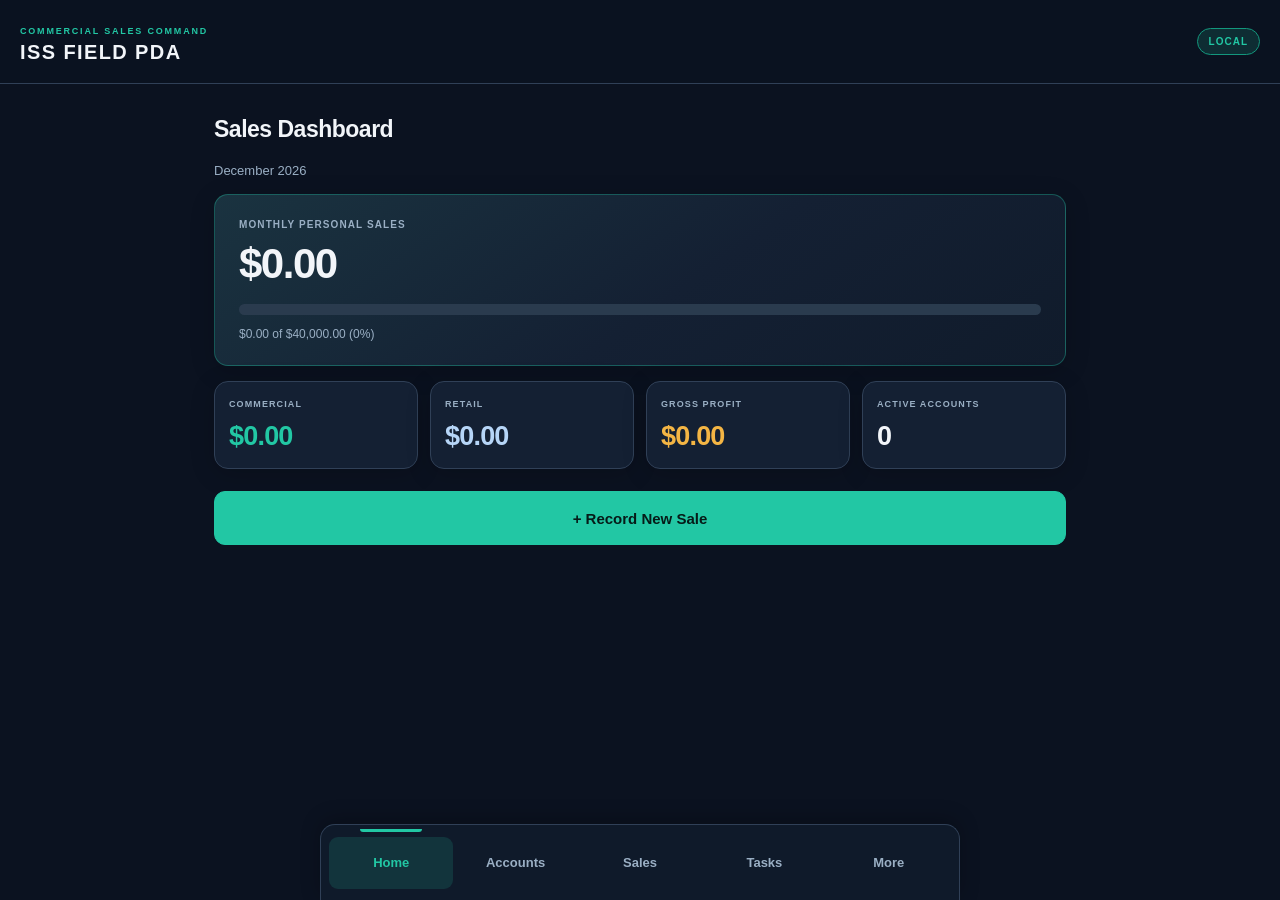
==== index.html @ 511e7683 "Rename Index.html to index.html" ====
<!DOCTYPE html>
<html lang="en">
<head>
  <meta charset="UTF-8">
  <meta name="viewport"
    content="width=device-width,initial-scale=1,
    viewport-fit=cover">
  <meta name="theme-color" content="#0b1220">
  <meta name="apple-mobile-web-app-capable"
    content="yes">
  <meta name="apple-mobile-web-app-title"
    content="ISS PDA">
  <title>ISS Field PDA</title>
  <link rel="stylesheet" href="style.css">
  <link rel="manifest" href="manifest.json">
  <script src="app.js" defer></script>
</head>
<body>
  <header>
    <div>
      <small>COMMERCIAL SALES COMMAND</small>
      <h1>ISS FIELD PDA</h1>
    </div>
    <span id="connection">LOCAL</span>
  </header>

  <main>
    <section id="dashboard" class="page active">
      <h2>Sales Dashboard</h2>
      <p class="muted" id="monthLabel"></p>

      <div class="card">
        <small>MONTHLY PERSONAL SALES</small>
        <h1 id="totalSales">$0.00</h1>
        <div class="progress">
          <div id="goalBar"></div>
        </div>
        <p id="goalText">$0 of $40,000</p>
      </div>

      <div class="grid">
        <div class="card">
          <small>COMMERCIAL</small>
          <h2 id="commercialSales">$0</h2>
        </div>
        <div class="card">
          <small>RETAIL</small>
          <h2 id="retailSales">$0</h2>
        </div>
        <div class="card">
          <small>GROSS PROFIT</small>
          <h2 id="grossProfit">—</h2>
        </div>
        <div class="card">
          <small>ACTIVE ACCOUNTS</small>
          <h2 id="accountCount">0</h2>
        </div>
      </div>

      <button id="quickSale" class="primary">
        + Record New Sale
      </button>
    </section>

    <section id="accounts" class="page">
      <h2>Customer Accounts</h2>
      <button id="newAccount" class="primary">
        + New Commercial Account
      </button>
      <div id="accountList"></div>
    </section>

    <section id="sales" class="page">
      <h2>Sales Ledger</h2>
      <button id="newSale" class="primary">
        + Record Sale
      </button>
      <div id="salesList"></div>
    </section>

    <section id="tasks" class="page">
      <h2>Follow-Ups</h2>
      <button id="newTask" class="primary">
        + New Task
      </button>
      <div id="taskList"></div>
    </section>

    <section id="settings" class="page">
      <h2>Settings</h2>
      <label for="monthlyGoal">Monthly sales goal</label>
      <input id="monthlyGoal"
        type="number" value="40000" min="1">
      <button id="saveSettings" class="primary">
        Save Settings
      </button>
      <button id="exportData">
        Export Backup
      </button>
      <button id="importData">
        Restore Backup
      </button>
      <input id="backupFile" type="file"
        accept="application/json" hidden>
      <p class="muted">
        Records are stored locally on this device.
        Export backups regularly.
      </p>
    </section>
  </main>

  <dialog id="saleDialog">
    <form id="saleForm">
      <h2>Record Sale</h2>
      <label for="saleType">Sales Type</label>
      <select id="saleType">
        <option value="commercial">Commercial</option>
        <option value="retail">Retail</option>
      </select>

      <label for="saleCustomer">Customer</label>
      <select id="saleCustomer"></select>

      <label for="saleAmount">Sale Amount ($)</label>
      <input id="saleAmount" type="number"
        step="0.01" min="0.01" required>

      <label for="saleCost">Cost ($, optional)</label>
      <input id="saleCost" type="number"
        step="0.01" min="0">

      <label for="saleNotes">Description</label>
      <input id="saleNotes" type="text"
        placeholder="Brake pads, alternator...">

      <button type="submit" class="primary">
        Save Sale
      </button>
      <button type="button" id="cancelSale">
        Cancel
      </button>
    </form>
  </dialog>

  <dialog id="accountDialog">
    <form id="accountForm">
      <h2>New Commercial Account</h2>
      <label for="businessName">Business Name</label>
      <input id="businessName" required>

      <label for="contactName">Contact Person</label>
      <input id="contactName">

      <label for="phone">Phone</label>
      <input id="phone" type="tel">

      <label for="accountNotes">Notes</label>
      <textarea id="accountNotes"></textarea>

      <button type="submit" class="primary">
        Save Customer
      </button>
      <button type="button" id="cancelAccount">
        Cancel
      </button>
    </form>
  </dialog>

  <dialog id="taskDialog">
    <form id="taskForm">
      <h2>New Follow-Up</h2>
      <label for="taskTitle">Task</label>
      <input id="taskTitle" required>
      <label for="taskDate">Due Date</label>
      <input id="taskDate" type="date" required>
      <button type="submit" class="primary">
        Save Task
      </button>
      <button type="button" id="cancelTask">
        Cancel
      </button>
    </form>
  </dialog>

  <nav>
    <button data-page="dashboard">Home</button>
    <button data-page="accounts">Accounts</button>
    <button data-page="sales">Sales</button>
    <button data-page="tasks">Tasks</button>
    <button data-page="settings">More</button>
  </nav>
</body>
</html>
---- style.css ----
/* ==========================================
   ISS FIELD PDA
   Mobile-First Design System
   Version 1.0
   ========================================== */

:root {
  color-scheme: dark;

  --bg: #0b1220;
  --surface: #142033;
  --surface-2: #1c2c42;
  --surface-3: #24364c;

  --accent: #22c7a4;
  --accent-dark: #13977d;
  --accent-glow: rgba(34, 199, 164, 0.15);

  --text: #f2f5f9;
  --muted: #9aafc4;
  --border: #304057;

  --warning: #f4b544;
  --danger: #f16c6c;

  --radius: 14px;
  --shadow: 0 5px 24px rgba(0, 0, 0, 0.18);

  --nav-height: 76px;
}

/* BASE RESET */

* {
  box-sizing: border-box;
}

html {
  min-height: 100%;
  background: var(--bg);
  -webkit-text-size-adjust: 100%;
}

body {
  margin: 0;
  min-height: 100vh;
  min-height: 100dvh;

  font-family:
    -apple-system,
    BlinkMacSystemFont,
    "Segoe UI",
    Roboto,
    Arial,
    sans-serif;

  background: var(--bg);
  color: var(--text);

  -webkit-font-smoothing: antialiased;
  overflow-x: hidden;
}

button,
input,
select,
textarea {
  font: inherit;
}

button {
  cursor: pointer;
  -webkit-tap-highlight-color: transparent;
  touch-action: manipulation;
}

button:disabled {
  opacity: 0.45;
  cursor: not-allowed;
}

button:focus-visible,
input:focus-visible,
select:focus-visible,
textarea:focus-visible {
  outline: 2px solid var(--accent);
  outline-offset: 3px;
}

/* HEADER */

header {
  position: sticky;
  top: 0;
  z-index: 20;

  display: flex;
  justify-content: space-between;
  align-items: center;

  min-height: 84px;

  padding:
    calc(14px + env(safe-area-inset-top))
    20px
    14px;

  background: rgba(11, 18, 32, 0.97);
  border-bottom: 1px solid var(--border);
}

header h1 {
  margin: 3px 0 0;

  font-size: 20px;
  font-weight: 800;
  letter-spacing: 1.4px;
}

header small {
  font-size: 9px;
  font-weight: 700;
  letter-spacing: 1.8px;
  color: var(--accent);
}

#connection {
  border: 1px solid var(--accent-dark);
  background: var(--accent-glow);
  border-radius: 30px;

  color: var(--accent);

  padding: 7px 11px;
  font-size: 10px;
  font-weight: 800;
  letter-spacing: 1px;
}

/* MAIN APP CONTENT */

main {
  width: 100%;
  max-width: 900px;
  margin: 0 auto;

  padding:
    22px
    16px
    calc(var(--nav-height) + 42px + env(safe-area-inset-bottom));
}

.page {
  display: none;
  animation: fadeIn 0.15s ease-out;
}

.page.active {
  display: block;
}

@keyframes fadeIn {
  from {
    opacity: 0;
    transform: translateY(4px);
  }

  to {
    opacity: 1;
    transform: translateY(0);
  }
}

/* TYPOGRAPHY */

h1,
h2,
h3,
p {
  overflow-wrap: break-word;
}

.page > h2 {
  font-size: 23px;
  font-weight: 750;
  letter-spacing: -0.5px;

  margin: 0 0 18px;
}

h2 {
  font-size: 20px;
}

h3 {
  font-size: 16px;
}

small {
  color: var(--muted);
}

.muted {
  color: var(--muted);
  font-size: 13px;
  line-height: 1.5;
}

/* CARDS */

.card {
  background: var(--surface);

  border: 1px solid var(--border);
  border-radius: var(--radius);

  padding: 19px;
  margin-bottom: 15px;

  box-shadow: var(--shadow);

  min-width: 0;
}

.card small {
  display: block;

  color: var(--muted);
  font-size: 10px;
  font-weight: 800;

  letter-spacing: 1.1px;
  text-transform: uppercase;

  margin-bottom: 10px;
}

.card h1 {
  font-size: clamp(30px, 8vw, 42px);
  font-weight: 800;

  letter-spacing: -1.5px;
  line-height: 1.15;

  margin: 4px 0 16px;

  font-variant-numeric: tabular-nums;
}

.card h2 {
  font-size: clamp(20px, 5vw, 27px);

  margin: 0;

  font-weight: 800;
  letter-spacing: -0.8px;
  font-variant-numeric: tabular-nums;
}

.card p {
  color: var(--muted);
  font-size: 12px;

  margin: 12px 0 0;
}

/* MAIN SALES CARD */

#dashboard > .card:first-of-type {
  background: linear-gradient(
    145deg,
    #1a3340 0%,
    #142033 55%,
    #101b2b 100%
  );

  border-color: rgba(34, 199, 164, 0.35);
}

#totalSales {
  color: var(--text);
}

#commercialSales {
  color: var(--accent);
}

#retailSales {
  color: #b6d5f7;
}

#grossProfit {
  color: var(--warning);
}

/* DASHBOARD GRID */

.grid {
  display: grid;
  grid-template-columns: repeat(2, minmax(0, 1fr));
  gap: 12px;
}

.grid .card {
  margin-bottom: 0;
  padding: 16px 14px;
}

.grid .card small {
  font-size: 9px;
  line-height: 1.5;
}

.grid + button {
  margin-top: 22px;
}

/* PROGRESS BAR */

.progress {
  width: 100%;
  height: 11px;

  background: #2a3b4e;
  border-radius: 100px;

  overflow: hidden;
}

#goalBar {
  width: 0%;
  height: 100%;

  border-radius: inherit;

  background: linear-gradient(
    90deg,
    #119a7d,
    #22c7a4,
    #75f0cb
  );

  transition: width 0.3s ease;
}

/* GENERAL BUTTONS */

button {
  min-height: 46px;

  border-radius: 11px;
  border: 1px solid var(--border);

  padding: 12px 16px;

  color: var(--text);
  background: var(--surface-2);

  font-size: 14px;
  font-weight: 700;

  transition:
    background 0.15s ease,
    border-color 0.15s ease;
}

button:active {
  background: var(--surface-3);
}

button.primary {
  background: var(--accent);
  color: #061b18;

  border-color: var(--accent);

  font-weight: 800;
}

button.primary:active {
  background: #17ab8b;
}

/* PRIMARY PAGE ACTIONS */

#quickSale,
#newAccount,
#newSale,
#newTask {
  width: 100%;
  min-height: 54px;

  margin-bottom: 20px;

  font-size: 15px;
}

/* ACCOUNT / SALES / TASK LISTS */

#accountList,
#salesList,
#taskList {
  display: flex;
  flex-direction: column;
  gap: 11px;
}

#accountList > *,
#salesList > *,
#taskList > * {
  min-width: 0;
}

#accountList .card,
#salesList .card,
#taskList .card {
  margin-bottom: 0;
}

#accountList button,
#salesList button,
#taskList button {
  max-width: 100%;
}

/* BOTTOM NAVIGATION */

nav {
  position: fixed;
  bottom: 0;
  left: 0;
  right: 0;

  z-index: 30;

  display: grid;
  grid-template-columns: repeat(5, minmax(0, 1fr));
  align-items: center;

  height: calc(
    var(--nav-height) + env(safe-area-inset-bottom)
  );

  padding:
    8px
    8px
    calc(8px + env(safe-area-inset-bottom));

  background: rgba(16, 27, 43, 0.98);

  border-top: 1px solid var(--border);
  box-shadow: 0 -5px 20px rgba(0, 0, 0, 0.24);
}

nav button {
  position: relative;

  width: 100%;
  min-width: 0;
  height: 52px;

  padding: 8px 2px;

  color: var(--muted);
  background: transparent;

  border: none;
  border-radius: 9px;

  font-size: 11px;
  font-weight: 700;

  text-align: center;
}

nav button.active,
nav button[aria-current="page"] {
  color: var(--accent);
  background: var(--accent-glow);
}

nav button.active::before,
nav button[aria-current="page"]::before {
  content: "";

  position: absolute;
  top: -8px;
  left: 25%;
  right: 25%;

  height: 3px;
  border-radius: 0 0 5px 5px;

  background: var(--accent);
}

/* INPUTS AND FORMS */

label {
  display: block;

  margin: 14px 0 7px;

  color: #c0d0e2;

  font-size: 12px;
  font-weight: 750;
  letter-spacing: 0.2px;
}

input,
select,
textarea {
  display: block;

  width: 100%;
  min-height: 48px;

  padding: 12px 13px;

  border: 1px solid var(--border);
  border-radius: 10px;

  background: #0e1929;
  color: var(--text);

  font-size: 16px;

  outline: none;
  appearance: none;
  -webkit-appearance: none;
}

input:focus,
select:focus,
textarea:focus {
  border-color: var(--accent);
  box-shadow: 0 0 0 3px var(--accent-glow);
}

input::placeholder,
textarea::placeholder {
  color: #72869d;
}

textarea {
  min-height: 110px;
  resize: vertical;
}

select {
  padding-right: 36px;

  background-image: url(
    "data:image/svg+xml,%3Csvg xmlns='http://www.w3.org/2000/svg' width='20' height='20' viewBox='0 0 24 24' fill='none' stroke='%239aafc4' stroke-width='2'%3E%3Cpath d='m6 9 6 6 6-6'/%3E%3C/svg%3E"
  );
  background-repeat: no-repeat;
  background-position: right 12px center;
}

input[type="date"] {
  color-scheme: dark;
}

input[type="file"] {
  font-size: 13px;
}

/* SETTINGS */

#settings > label {
  margin-top: 20px;
}

#settings > button {
  width: 100%;
  margin-top: 12px;
}

#settings > .muted {
  margin-top: 22px;

  padding: 14px;

  border: 1px solid var(--border);
  border-radius: 10px;

  background: var(--surface);
}

/* MODAL / DIALOG WINDOWS */

dialog {
  width: calc(100% - 24px);
  max-width: 480px;

  max-height: calc(100dvh - 34px);

  padding: 0;

  background: var(--surface);
  color: var(--text);

  border: 1px solid var(--border);
  border-radius: 18px;

  box-shadow: 0 25px 90px rgba(0, 0, 0, 0.65);

  overflow-y: auto;
  overscroll-behavior: contain;
}

dialog::backdrop {
  background: rgba(0, 0, 0, 0.76);
  backdrop-filter: blur(5px);
  -webkit-backdrop-filter: blur(5px);
}

dialog form {
  padding: 24px 20px;
}

dialog form h2 {
  font-size: 22px;
  font-weight: 800;

  margin: 0 0 20px;
  padding-bottom: 16px;

  border-bottom: 1px solid var(--border);
}

dialog form button {
  display: block;
  width: 100%;

  margin-top: 12px;
}

dialog form button.primary {
  margin-top: 25px;
}

/* UTILITIES FOR DYNAMIC CONTENT */

.empty-state {
  padding: 36px 20px;

  text-align: center;

  background: var(--surface);
  border: 1px dashed var(--border);
  border-radius: var(--radius);

  color: var(--muted);
}

.empty-state h3 {
  color: var(--text);
  margin-top: 0;
}

.list-item {
  background: var(--surface);

  border: 1px solid var(--border);
  border-radius: 12px;

  padding: 15px;
}

.list-item-title {
  font-weight: 750;
  font-size: 15px;

  margin-bottom: 5px;
}

.list-item-meta {
  color: var(--muted);
  font-size: 12px;
  line-height: 1.5;
}

.list-item-actions {
  display: flex;
  gap: 8px;
  flex-wrap: wrap;

  margin-top: 13px;
}

.list-item-actions button {
  flex: 1;
  min-width: 80px;

  font-size: 12px;
}

.badge {
  display: inline-flex;
  align-items: center;

  padding: 4px 9px;

  border-radius: 20px;

  font-size: 10px;
  font-weight: 800;

  background: var(--accent-glow);
  color: var(--accent);
}

.badge.warning {
  color: var(--warning);
  background: rgba(244, 181, 68, 0.13);
}

.badge.danger {
  color: var(--danger);
  background: rgba(241, 108, 108, 0.13);
}

.positive {
  color: var(--accent);
}

.negative {
  color: var(--danger);
}

.money {
  font-variant-numeric: tabular-nums;
  font-weight: 800;
}

/* DESKTOP LAYOUT */

@media (min-width: 700px) {
  main {
    padding: 32px 24px 130px;
  }

  .grid {
    grid-template-columns: repeat(4, minmax(0, 1fr));
  }

  .card {
    padding: 24px;
  }

  nav {
    max-width: 900px;
    left: 50%;
    transform: translateX(-50%);

    border-left: 1px solid var(--border);
    border-right: 1px solid var(--border);

    border-radius: 15px 15px 0 0;
  }

  nav button {
    font-size: 13px;
  }
}

/* SMALL IPHONES */

@media (max-width: 360px) {
  main {
    padding-left: 12px;
    padding-right: 12px;
  }

  .grid {
    gap: 9px;
  }

  .grid .card {
    padding: 13px 11px;
  }

  header h1 {
    font-size: 18px;
  }

  nav button {
    font-size: 10px;
  }

  dialog form {
    padding: 18px 15px;
  }
}

/* REDUCED MOTION */

@media (prefers-reduced-motion: reduce) {
  *,
  *::before,
  *::after {
    animation-duration: 0.01ms !important;
    transition-duration: 0.01ms !important;
    scroll-behavior: auto !important;
  }
}
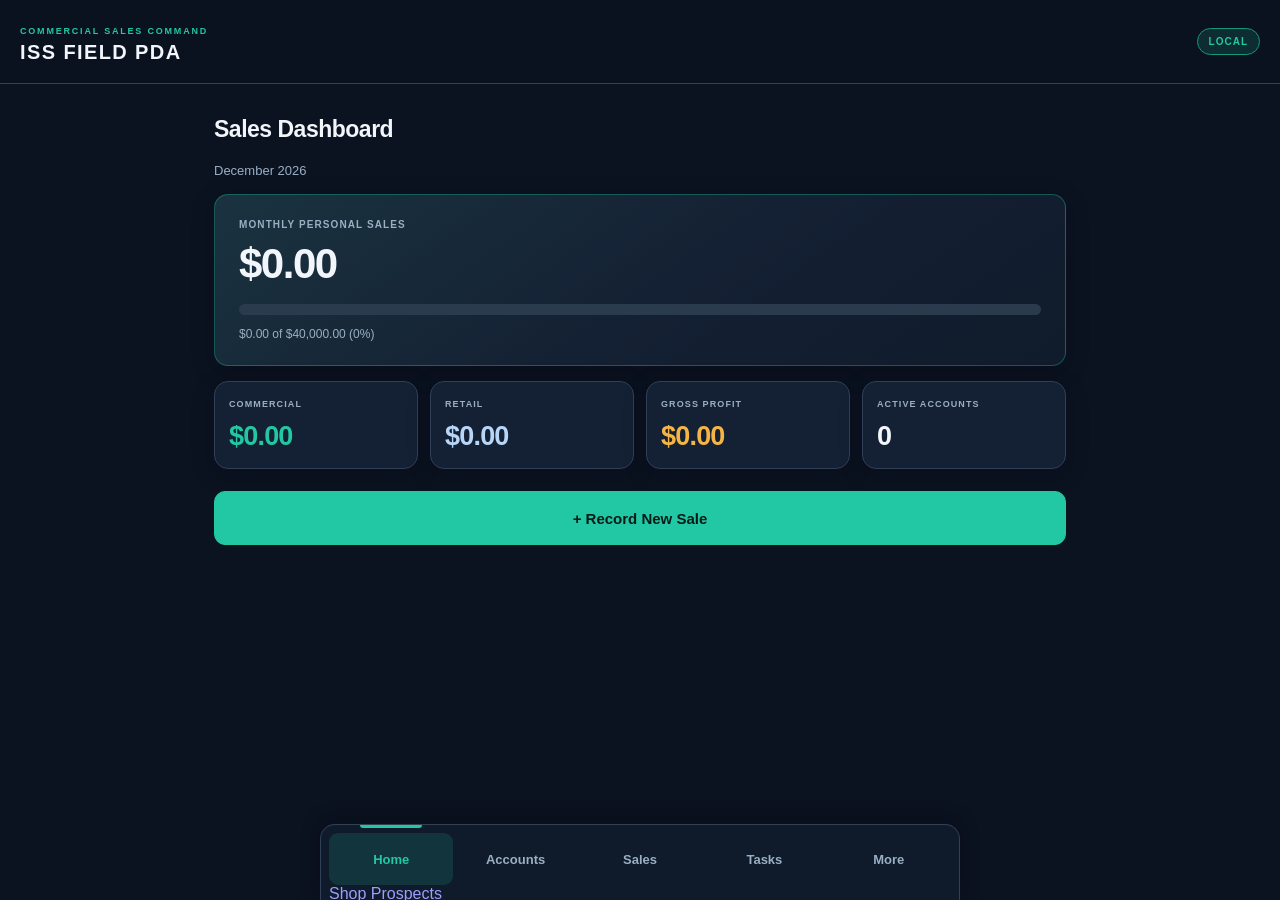
==== commit 2c84869e: "Add link to Shop Prospects in navigation" ====
--- a/index.html
+++ b/index.html
@@ -189,6 +189,7 @@
     <button data-page="sales">Sales</button>
     <button data-page="tasks">Tasks</button>
     <button data-page="settings">More</button>
+    <a href="shops.html">Shop Prospects</a>
   </nav>
 </body>
 </html>
